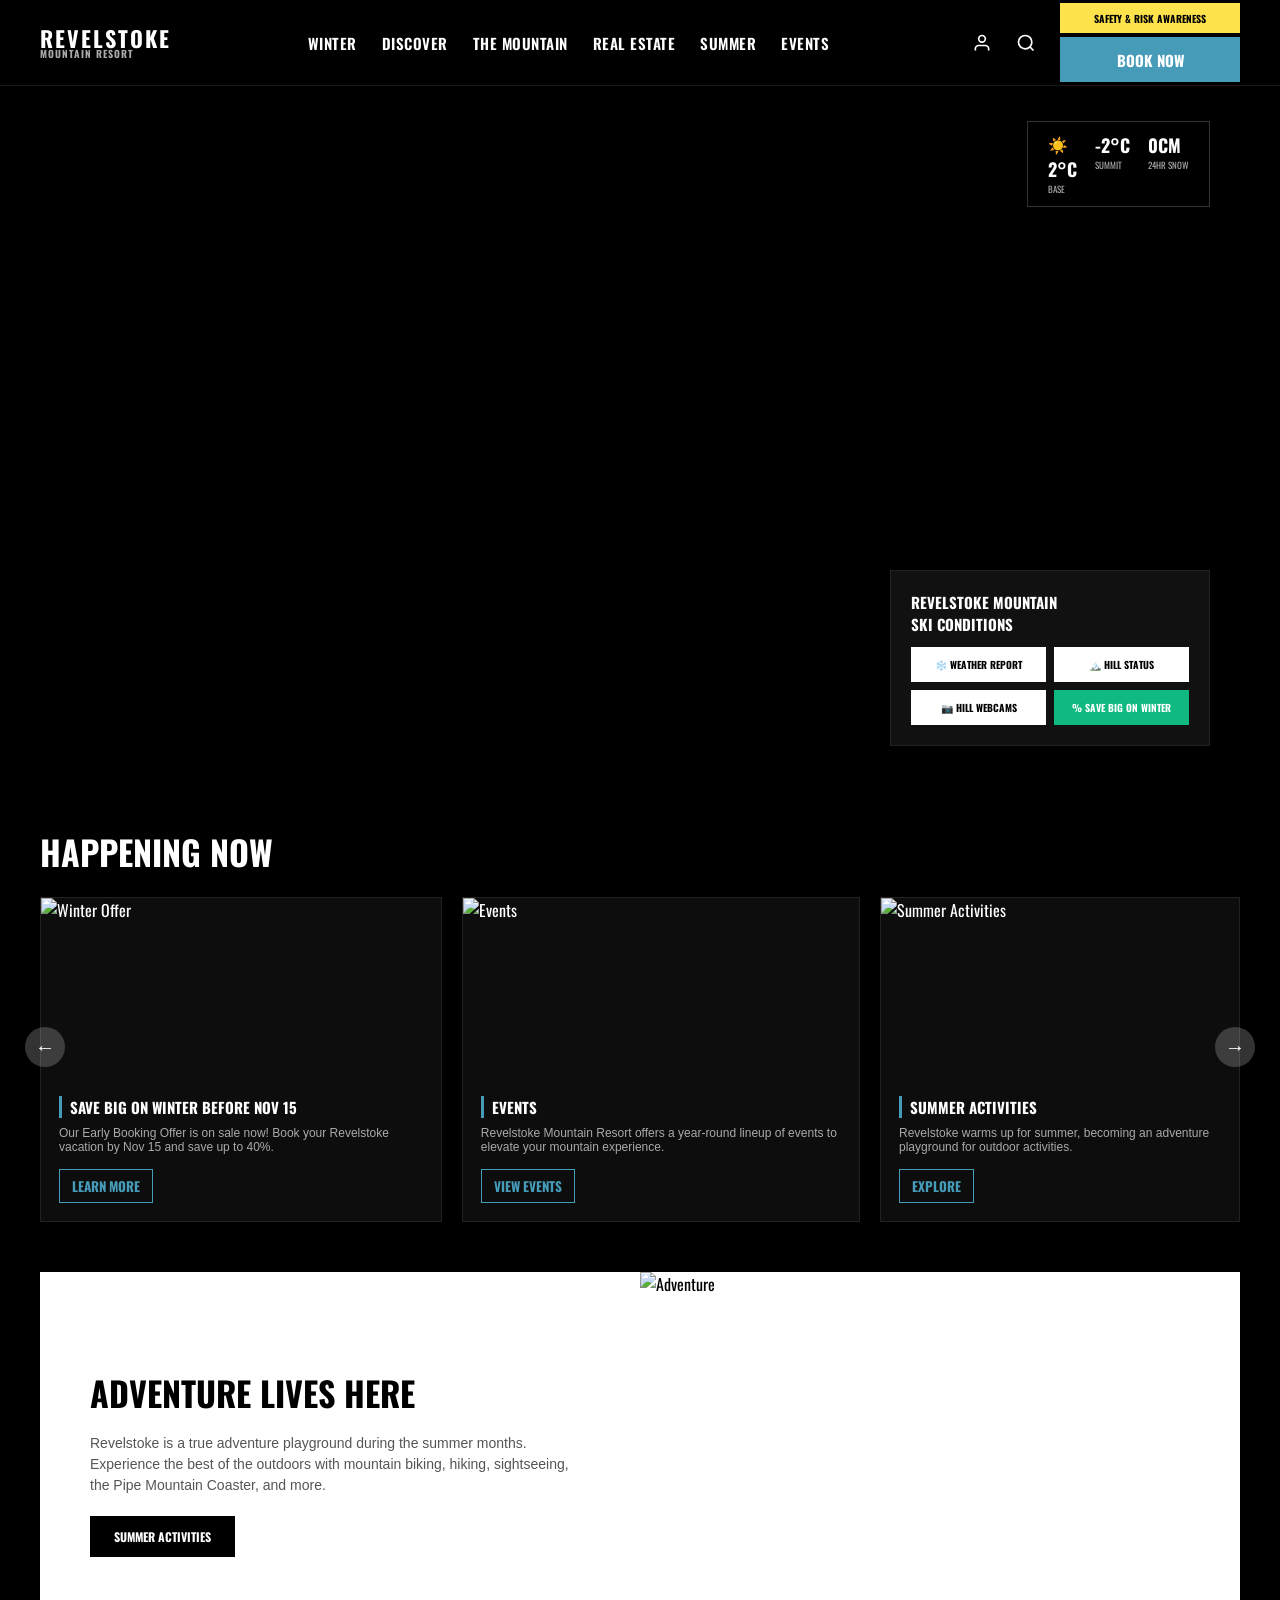
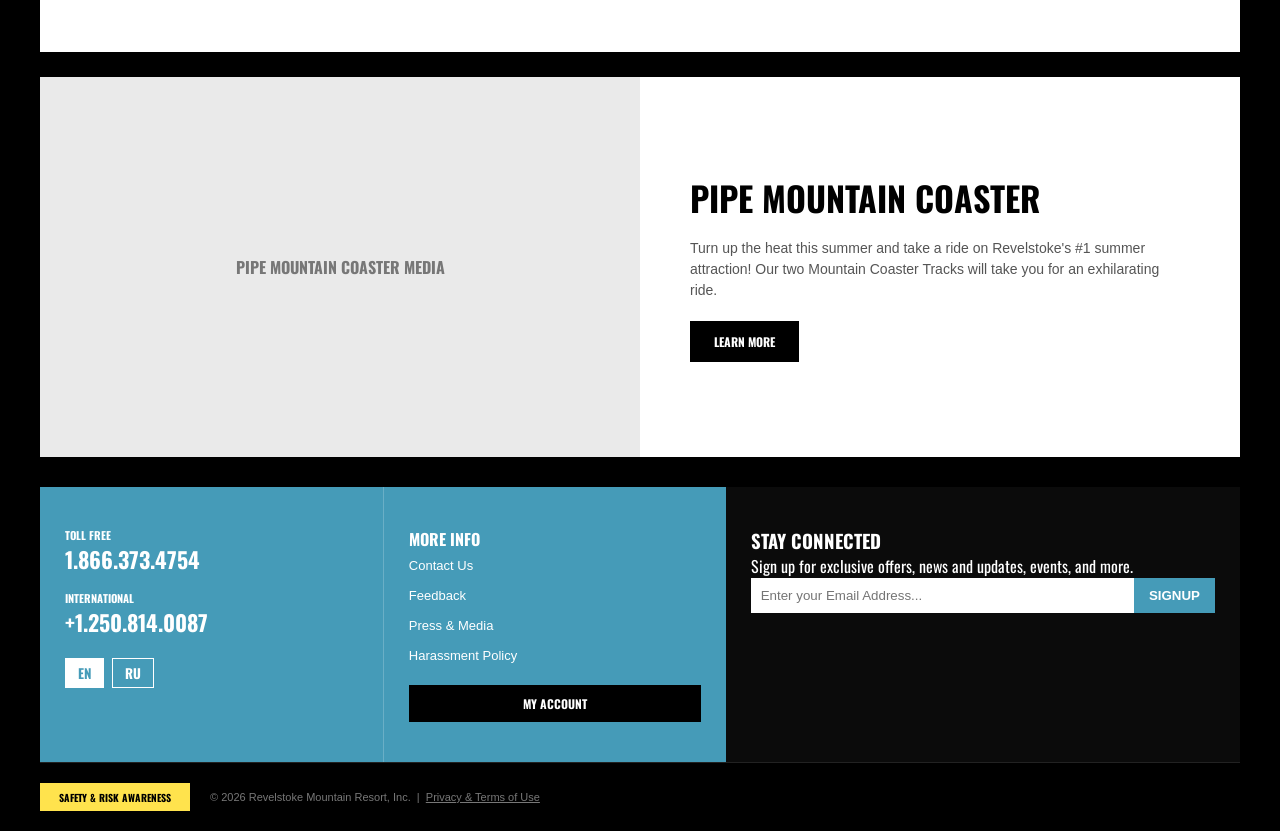
==== index.html @ 89bfc527 "first commit" ====
<!DOCTYPE html>
<html lang="ru">
<head>
    <meta charset="UTF-8">
    <meta name="viewport" content="width=device-width, initial-scale=1.0">
    <title>Revelstoke Mountain Resort</title>
    <link rel="stylesheet" href="style.css">
</head>
<body>

    <!-- 1. Header (Шапка) -->
    <header class="site-header">
        <div class="header-container">
            <a href="#" class="logo-link">
                <div class="logo-text">REVELSTOKE<span>MOUNTAIN RESORT</span></div>
            </a>

            <!-- Десктопное меню -->
            <nav class="main-nav">
                <a href="#" data-i18n="nav_winter">WINTER</a>
                <a href="#" data-i18n="nav_discover">DISCOVER</a>
                <a href="#" data-i18n="nav_mountain">THE MOUNTAIN</a>
                <a href="#" data-i18n="nav_realestate">REAL ESTATE</a>
                <a href="#" data-i18n="nav_summer">SUMMER</a>
                <a href="#" data-i18n="nav_events">EVENTS</a>
            </nav>

            <div class="header-actions">
                <div class="header-icons">
                    <button class="icon-btn" id="profileBtn" title="Профиль">
                        <svg width="20" height="20" viewBox="0 0 24 24" fill="none" stroke="currentColor" stroke-width="2"><path d="M20 21v-2a4 4 0 0 0-4-4H8a4 4 0 0 0-4 4v2"></path><circle cx="12" cy="7" r="4"></circle></svg>
                    </button>
                    <button class="icon-btn" id="searchBtn" title="Поиск">
                        <svg width="20" height="20" viewBox="0 0 24 24" fill="none" stroke="currentColor" stroke-width="2"><circle cx="11" cy="11" r="8"></circle><line x1="21" y1="21" x2="16.65" y2="16.65"></line></svg>
                    </button>
                </div>
                <div class="header-buttons desktop-only">
                    <button class="btn-yellow js-action-btn" data-i18n="btn_safety" data-action="Safety & Risk">SAFETY & RISK AWARENESS</button>
                    <button class="btn-blue js-action-btn" data-i18n="btn_book" data-action="Booking">BOOK NOW</button>
                </div>
                
                <!-- Кнопка гамбургер для мобилок -->
                <button class="burger-btn" id="burgerBtn" aria-label="Меню">
                    <span></span>
                    <span></span>
                    <span></span>
                </button>
            </div>
        </div>
        
        <!-- Выдвижное мобильное меню -->
        <div class="mobile-menu" id="mobileMenu">
            <nav class="mobile-nav">
                <a href="#" data-i18n="nav_winter">WINTER</a>
                <a href="#" data-i18n="nav_discover">DISCOVER</a>
                <a href="#" data-i18n="nav_mountain">THE MOUNTAIN</a>
                <a href="#" data-i18n="nav_realestate">REAL ESTATE</a>
                <a href="#" data-i18n="nav_summer">SUMMER</a>
                <a href="#" data-i18n="nav_events">EVENTS</a>
            </nav>
            <div class="mobile-buttons">
                <button class="btn-yellow js-action-btn" data-i18n="btn_safety">SAFETY & RISK AWARENESS</button>
                <button class="btn-blue js-action-btn" data-i18n="btn_book">BOOK NOW</button>
            </div>
        </div>

        <!-- Всплывающая строка поиска -->
        <div class="search-bar" id="searchBar">
            <input type="text" placeholder="Поиск по сайту..." id="searchInput">
            <button id="closeSearch">&times;</button>
        </div>
    </header>

    <!-- Основной контейнер страницы -->
    <div class="page-wrapper">

        <!-- 2. Hero Section -->
        <section class="hero-section">
            <video class="hero-video" autoplay muted loop playsinline poster="https://images.unsplash.com/photo-1551698618-1dfe5d97d256?auto=format&fit=crop&w=1600&q=80">
                <source src="hero-video.mp4" type="video/mp4">
            </video>
            <div class="hero-overlay"></div>

            <!-- Виджет погоды -->
            <div class="weather-widget">
                <div class="weather-item">
                    <span class="icon">☀️</span>
                    <div class="temp">2°C</div>
                    <div class="label" data-i18n="weather_base">BASE</div>
                </div>
                <div class="weather-item">
                    <div class="temp">-2°C</div>
                    <div class="label" data-i18n="weather_summit">SUMMIT</div>
                </div>
                <div class="weather-item">
                    <div class="temp">0<span class="unit">CM</span></div>
                    <div class="label" data-i18n="weather_snow">24HR SNOW</div>
                </div>
            </div>

            <!-- Карточка Ski Conditions -->
            <div class="ski-conditions-card">
                <h3 data-i18n="ski_conditions_title">REVELSTOKE MOUNTAIN<br>SKI CONDITIONS</h3>
                <div class="conditions-grid">
                    <button class="cond-btn js-action-btn"><span data-i18n="btn_weather">❄️ WEATHER REPORT</span></button>
                    <button class="cond-btn js-action-btn"><span data-i18n="btn_hill_status">🏔️ HILL STATUS</span></button>
                    <button class="cond-btn js-action-btn"><span data-i18n="btn_webcams">📷 HILL WEBCAMS</span></button>
                    <button class="cond-btn btn-green js-action-btn"><span data-i18n="btn_save_winter">% SAVE BIG ON WINTER</span></button>
                </div>
            </div>
        </section>

        <!-- 3. Happening Now -->
        <section class="happening-section">
            <h2 class="section-title" data-i18n="happening_title">HAPPENING NOW</h2>
            <div class="slider-container">
                <button class="slider-arrow prev-btn">&larr;</button>
                <div class="slider-track">
                    <div class="card">
                        <img src="https://images.unsplash.com/photo-1517048676732-d65bc937f952?auto=format&fit=crop&w=600&q=80" alt="Winter Offer">
                        <div class="card-content">
                            <h3 data-i18n="card1_title">SAVE BIG ON WINTER BEFORE NOV 15</h3>
                            <p data-i18n="card1_desc">Our Early Booking Offer is on sale now! Book your Revelstoke vacation by Nov 15 and save up to 40%.</p>
                            <button class="card-btn js-action-btn" data-i18n="learn_more">LEARN MORE</button>
                        </div>
                    </div>
                    <div class="card">
                        <img src="https://images.unsplash.com/photo-1492684223066-81342ee5ff30?auto=format&fit=crop&w=600&q=80" alt="Events">
                        <div class="card-content">
                            <h3 data-i18n="card2_title">EVENTS</h3>
                            <p data-i18n="card2_desc">Revelstoke Mountain Resort offers a year-round lineup of events to elevate your mountain experience.</p>
                            <button class="card-btn js-action-btn" data-i18n="view_events">VIEW EVENTS</button>
                        </div>
                    </div>
                    <div class="card">
                        <img src="https://images.unsplash.com/photo-1507525428034-b723cf961d3e?auto=format&fit=crop&w=600&q=80" alt="Summer Activities">
                        <div class="card-content">
                            <h3 data-i18n="card3_title">SUMMER ACTIVITIES</h3>
                            <p data-i18n="card3_desc">Revelstoke warms up for summer, becoming an adventure playground for outdoor activities.</p>
                            <button class="card-btn js-action-btn" data-i18n="explore">EXPLORE</button>
                        </div>
                    </div>
                </div>
                <button class="slider-arrow next-btn">&rarr;</button>
            </div>
        </section>

        <!-- 4. Feature Blocks -->
        <section class="feature-block">
            <div class="feature-text">
                <h2 data-i18n="feat1_title">ADVENTURE LIVES HERE</h2>
                <p data-i18n="feat1_desc">Revelstoke is a true adventure playground during the summer months. Experience the best of the outdoors with mountain biking, hiking, sightseeing, the Pipe Mountain Coaster, and more.</p>
                <button class="btn-dark js-action-btn" data-i18n="btn_summer_act">SUMMER ACTIVITIES</button>
            </div>
            <div class="feature-image">
                <img src="https://images.unsplash.com/photo-1464822759023-fed622ff2c3b?auto=format&fit=crop&w=800&q=80" alt="Adventure">
            </div>
        </section>

        <section class="feature-block reverse">
            <div class="feature-text">
                <h2 data-i18n="feat2_title">PIPE MOUNTAIN COASTER</h2>
                <p data-i18n="feat2_desc">Turn up the heat this summer and take a ride on Revelstoke's #1 summer attraction! Our two Mountain Coaster Tracks will take you for an exhilarating ride.</p>
                <button class="btn-dark js-action-btn" data-i18n="learn_more">LEARN MORE</button>
            </div>
            <div class="feature-image placeholder-box">
                <span>PIPE MOUNTAIN COASTER MEDIA</span>
            </div>
        </section>

        <!-- 5. Footer (Подвал) -->
        <footer class="site-footer">
            <div class="footer-top">
                <div class="footer-col info-col">
                    <div class="contact-group">
                        <h4 data-i18n="toll_free">TOLL FREE</h4>
                        <p class="phone">1.866.373.4754</p>
                    </div>
                    <div class="contact-group">
                        <h4 data-i18n="international">INTERNATIONAL</h4>
                        <p class="phone">+1.250.814.0087</p>
                    </div>
                    
                    <!-- Кнопки смены языка EN / RU -->
                    <div class="lang-switch">
                        <button class="lang-btn active" id="langEN">EN</button>
                        <button class="lang-btn" id="langRU">RU</button>
                    </div>
                </div>

                <div class="footer-col links-col">
                    <h4 data-i18n="more_info">MORE INFO</h4>
                    <ul>
                        <li><a href="#" data-i18n="link_contact">Contact Us</a></li>
                        <li><a href="#" data-i18n="link_feedback">Feedback</a></li>
                        <li><a href="#" data-i18n="link_press">Press & Media</a></li>
                        <li><a href="#" data-i18n="link_policy">Harassment Policy</a></li>
                    </ul>
                    <button class="btn-dark square-btn js-action-btn" data-i18n="btn_account">MY ACCOUNT</button>
                </div>

                <div class="footer-col subscribe-col">
                    <h3 data-i18n="stay_connected">STAY CONNECTED</h3>
                    <p data-i18n="subscribe_desc">Sign up for exclusive offers, news and updates, events, and more.</p>
                    <form class="subscribe-form" id="newsletterForm">
                        <input type="email" placeholder="Enter your Email Address..." required id="emailInput">
                        <button type="submit" class="btn-blue-submit" data-i18n="btn_signup">SIGNUP</button>
                    </form>
                </div>
            </div>

            <div class="footer-bottom">
                <button class="btn-yellow mini js-action-btn" data-i18n="btn_safety">SAFETY & RISK AWARENESS</button>
                <p class="copyright">© 2026 Revelstoke Mountain Resort, Inc. &nbsp;|&nbsp; <a href="#" data-i18n="privacy">Privacy & Terms of Use</a></p>
            </div>
        </footer>

    </div>

    <script src="script.js"></script>
</body>
</html>
---- style.css ----
@import url('https://fonts.googleapis.com/css2?family=Oswald:wght@400;500;600;700&display=swap');

* {
    box-sizing: border-box;
    margin: 0;
    padding: 0;
}

body {
    background-color: #000000;
    color: #ffffff;
    font-family: 'Oswald', sans-serif;
    overflow-x: hidden;
}

/* Ограничивающий контейнер с отступами */
.page-wrapper {
    max-width: 1600px;
    margin: 0 auto;
    padding: 0 40px;
}

/* 1. HEADER */
.site-header {
    width: 100%;
    background-color: #000000;
    position: sticky;
    top: 0;
    z-index: 1000;
    border-bottom: 1px solid #1a1a1a;
}

.header-container {
    display: flex;
    align-items: center;
    justify-content: space-between;
    height: 85px;
    max-width: 1600px;
    margin: 0 auto;
    padding: 0 40px;
}

.logo-link {
    text-decoration: none;
    color: #fff;
}

.logo-text {
    font-size: 22px;
    font-weight: 700;
    letter-spacing: 2px;
    line-height: 1;
}

.logo-text span {
    display: block;
    font-size: 10px;
    letter-spacing: 1px;
    color: #aaa;
}

.main-nav {
    display: flex;
    gap: 25px;
}

.main-nav a {
    color: #ffffff;
    text-decoration: none;
    font-size: 15px;
    font-weight: 600;
    letter-spacing: 0.5px;
    transition: color 0.2s;
}

.main-nav a:hover {
    color: #459BB8;
}

.header-actions {
    display: flex;
    align-items: center;
    gap: 18px;
}

.header-icons {
    display: flex;
    gap: 12px;
}

.icon-btn {
    background: transparent;
    border: none;
    color: #ffffff;
    cursor: pointer;
    display: flex;
    align-items: center;
    justify-content: center;
    padding: 6px;
    border-radius: 4px;
}

.icon-btn:hover {
    background: rgba(255, 255, 255, 0.1);
}

.header-buttons {
    display: flex;
    flex-direction: column;
    gap: 4px;
}

button {
    transition: all 0.2s ease-in-out;
}

button:active {
    transform: scale(0.96);
}

.btn-yellow {
    width: 180px;
    height: 30px;
    background-color: #FFE34D;
    color: #000000;
    border: none;
    font-family: 'Oswald', sans-serif;
    font-size: 10px;
    font-weight: 700;
    cursor: pointer;
}

.btn-yellow:hover { background-color: #e6cc45; }

.btn-blue {
    width: 180px;
    height: 45px;
    background-color: #459BB8;
    color: #ffffff;
    border: none;
    font-family: 'Oswald', sans-serif;
    font-size: 15px;
    font-weight: 700;
    cursor: pointer;
}

.btn-blue:hover { background-color: #38829c; }

/* Кнопка-Гамбургер */
.burger-btn {
    display: none;
    flex-direction: column;
    gap: 5px;
    background: transparent;
    border: none;
    cursor: pointer;
    padding: 5px;
}

.burger-btn span {
    width: 24px;
    height: 3px;
    background-color: #ffffff;
    border-radius: 2px;
    transition: all 0.3s;
}

/* Мобильное Выдвижное Меню */
.mobile-menu {
    display: none;
    flex-direction: column;
    background: #111;
    padding: 20px 40px;
    border-bottom: 1px solid #333;
    gap: 20px;
}

.mobile-menu.open {
    display: flex;
}

.mobile-nav {
    display: flex;
    flex-direction: column;
    gap: 15px;
}

.mobile-nav a {
    color: white;
    text-decoration: none;
    font-size: 18px;
}

.mobile-buttons {
    display: flex;
    flex-direction: column;
    gap: 10px;
}

.mobile-buttons button {
    width: 100%;
    height: 40px;
}

/* Строка поиска */
.search-bar {
    display: none;
    position: absolute;
    top: 100%;
    left: 0;
    width: 100%;
    background: #111;
    padding: 15px 40px;
    border-bottom: 1px solid #333;
}

.search-bar.active { display: flex; justify-content: space-between; align-items: center; }
.search-bar input { width: 90%; padding: 10px; background: #222; border: 1px solid #444; color: white; font-size: 16px; outline: none; }
.search-bar button { background: none; border: none; color: white; font-size: 24px; cursor: pointer; }

/* 2. HERO SECTION */
.hero-section {
    position: relative;
    width: 100%;
    height: 75vh;
    min-height: 480px;
    overflow: hidden;
    margin-top: 15px;
}

.hero-video { width: 100%; height: 100%; object-fit: cover; }
.hero-overlay { position: absolute; top: 0; left: 0; width: 100%; height: 100%; background: rgba(0, 0, 0, 0.25); }

.weather-widget {
    position: absolute;
    top: 20px;
    right: 30px;
    background: rgba(0, 0, 0, 0.85);
    display: flex;
    padding: 10px 20px;
    gap: 18px;
    border: 1px solid #333;
}

.weather-item .temp { font-size: 18px; font-weight: 700; }
.weather-item .label { font-size: 9px; color: #aaa; }

.ski-conditions-card {
    position: absolute;
    bottom: 30px;
    right: 30px;
    background: #111111;
    width: 320px;
    padding: 20px;
    border: 1px solid #222;
}

.ski-conditions-card h3 { font-size: 15px; margin-bottom: 12px; }
.conditions-grid { display: grid; grid-template-columns: 1fr 1fr; gap: 8px; }

.cond-btn {
    background: #ffffff;
    color: #000;
    border: none;
    padding: 10px 4px;
    font-family: 'Oswald', sans-serif;
    font-size: 10px;
    font-weight: 700;
    cursor: pointer;
}

.cond-btn.btn-green { background: #10B981; color: white; }

/* 3. HAPPENING NOW */
.happening-section { padding: 50px 0; }
.section-title { font-size: 34px; margin-bottom: 20px; }
.slider-container { position: relative; }
.slider-track { display: flex; gap: 20px; overflow-x: auto; scroll-behavior: smooth; scrollbar-width: none; }
.slider-track::-webkit-scrollbar { display: none; }

.card { min-width: 300px; background: #0d0d0d; border: 1px solid #222; display: flex; flex-direction: column; }
.card img { width: 100%; height: 180px; object-fit: cover; }
.card-content { padding: 18px; display: flex; flex-direction: column; flex-grow: 1; }
.card-content h3 { font-size: 15px; margin-bottom: 8px; border-left: 3px solid #459BB8; padding-left: 8px; }
.card-content p { font-size: 12px; color: #aaa; font-family: sans-serif; margin-bottom: 15px; flex-grow: 1; }

.card-btn {
    background: transparent;
    color: #459BB8;
    border: 1px solid #459BB8;
    padding: 6px 12px;
    font-family: 'Oswald', sans-serif;
    font-weight: 700;
    cursor: pointer;
    align-self: flex-start;
}

.card-btn:hover { background: #459BB8; color: white; }

.slider-arrow {
    background: rgba(255,255,255,0.2);
    border: none;
    color: white;
    font-size: 20px;
    width: 40px;
    height: 40px;
    cursor: pointer;
    border-radius: 50%;
    position: absolute;
    top: 40%;
    z-index: 10;
}

.prev-btn { left: -15px; }
.next-btn { right: -15px; }

/* 4. FEATURE BLOCKS */
.feature-block {
    display: grid;
    grid-template-columns: 1fr 1fr;
    min-height: 380px;
    background: #ffffff;
    color: #000000;
    margin-bottom: 25px;
}

.feature-block.reverse { direction: rtl; }
.feature-block.reverse .feature-text { direction: ltr; }
.feature-text { padding: 50px; display: flex; flex-direction: column; justify-content: center; align-items: flex-start; }
.feature-text h2 { font-size: 34px; margin-bottom: 15px; }
.feature-text p { font-size: 14px; color: #555; font-family: sans-serif; margin-bottom: 20px; line-height: 1.5; }

.btn-dark {
    background: #000000;
    color: #ffffff;
    border: none;
    padding: 12px 24px;
    font-family: 'Oswald', sans-serif;
    font-size: 12px;
    font-weight: 700;
    cursor: pointer;
}

.feature-image img { width: 100%; height: 100%; object-fit: cover; }
.placeholder-box { background: #eaeaea; display: flex; align-items: center; justify-content: center; font-weight: 700; color: #777; }

/* 5. FOOTER */
.site-footer { background: #000; margin-top: 30px; }
.footer-top { display: grid; grid-template-columns: 1fr 1fr 1.5fr; }
.footer-col { padding: 40px 25px; }
.info-col { background: #459BB8; }
.links-col { background: #459BB8; border-left: 1px solid rgba(255,255,255,0.2); }
.subscribe-col { background: #0b0b0b; }

.contact-group { margin-bottom: 15px; }
.contact-group h4 { font-size: 11px; }
.contact-group .phone { font-size: 22px; font-weight: 700; }

.lang-switch { display: flex; gap: 8px; margin-top: 20px; }
.lang-btn {
    background: transparent;
    border: 1px solid white;
    color: white;
    padding: 4px 12px;
    cursor: pointer;
    font-family: 'Oswald', sans-serif;
    font-weight: 700;
}

.lang-btn.active { background: white; color: #459BB8; }

.links-col ul { list-style: none; margin-bottom: 20px; }
.links-col ul li { margin-bottom: 6px; }
.links-col ul li a { color: white; text-decoration: none; font-family: sans-serif; font-size: 13px; }

.square-btn { width: 100%; padding: 10px; }

.subscribe-form { display: flex; margin-bottom: 15px; }
.subscribe-form input { flex: 1; padding: 10px; border: none; outline: none; }
.btn-blue-submit { background: #459BB8; color: white; border: none; padding: 0 15px; font-weight: 700; cursor: pointer; }

.footer-bottom { padding: 20px 0; display: flex; align-items: center; gap: 20px; border-top: 1px solid #222; }
.btn-yellow.mini { width: 150px; height: 28px; }
.copyright { font-size: 11px; color: #777; font-family: sans-serif; }
.copyright a { color: #777; }

/* ==========================================
   АДАПТИВ ДЛЯ МОБИЛЬНЫХ УСТРОЙСТВ (< 900px)
   ========================================== */
@media (max-width: 900px) {
    .page-wrapper { padding: 0 15px; }
    .header-container { padding: 0 15px; height: 65px; }
    
    /* Скрываем десктопное меню и кнопки */
    .main-nav, .desktop-only { display: none; }
    
    /* Показываем кнопку-гамбургер */
    .burger-btn { display: flex; }

    /* Hero адаптив */
    .hero-section { height: 60vh; min-height: 400px; }
    .weather-widget { top: 10px; right: 10px; padding: 6px 12px; gap: 10px; }
    .ski-conditions-card { position: relative; bottom: auto; right: auto; width: 100%; margin-top: -60px; z-index: 10; }

    /* Сетка контента в 1 колонку */
    .feature-block { grid-template-columns: 1fr; }
    .feature-block.reverse { direction: ltr; }
    .feature-text { padding: 30px 20px; }
    
    /* Подвал в 1 колонку */
    .footer-top { grid-template-columns: 1fr; }
    .links-col { border-left: none; border-top: 1px solid rgba(255,255,255,0.2); }
    .footer-bottom { flex-direction: column; align-items: flex-start; gap: 10px; }
}
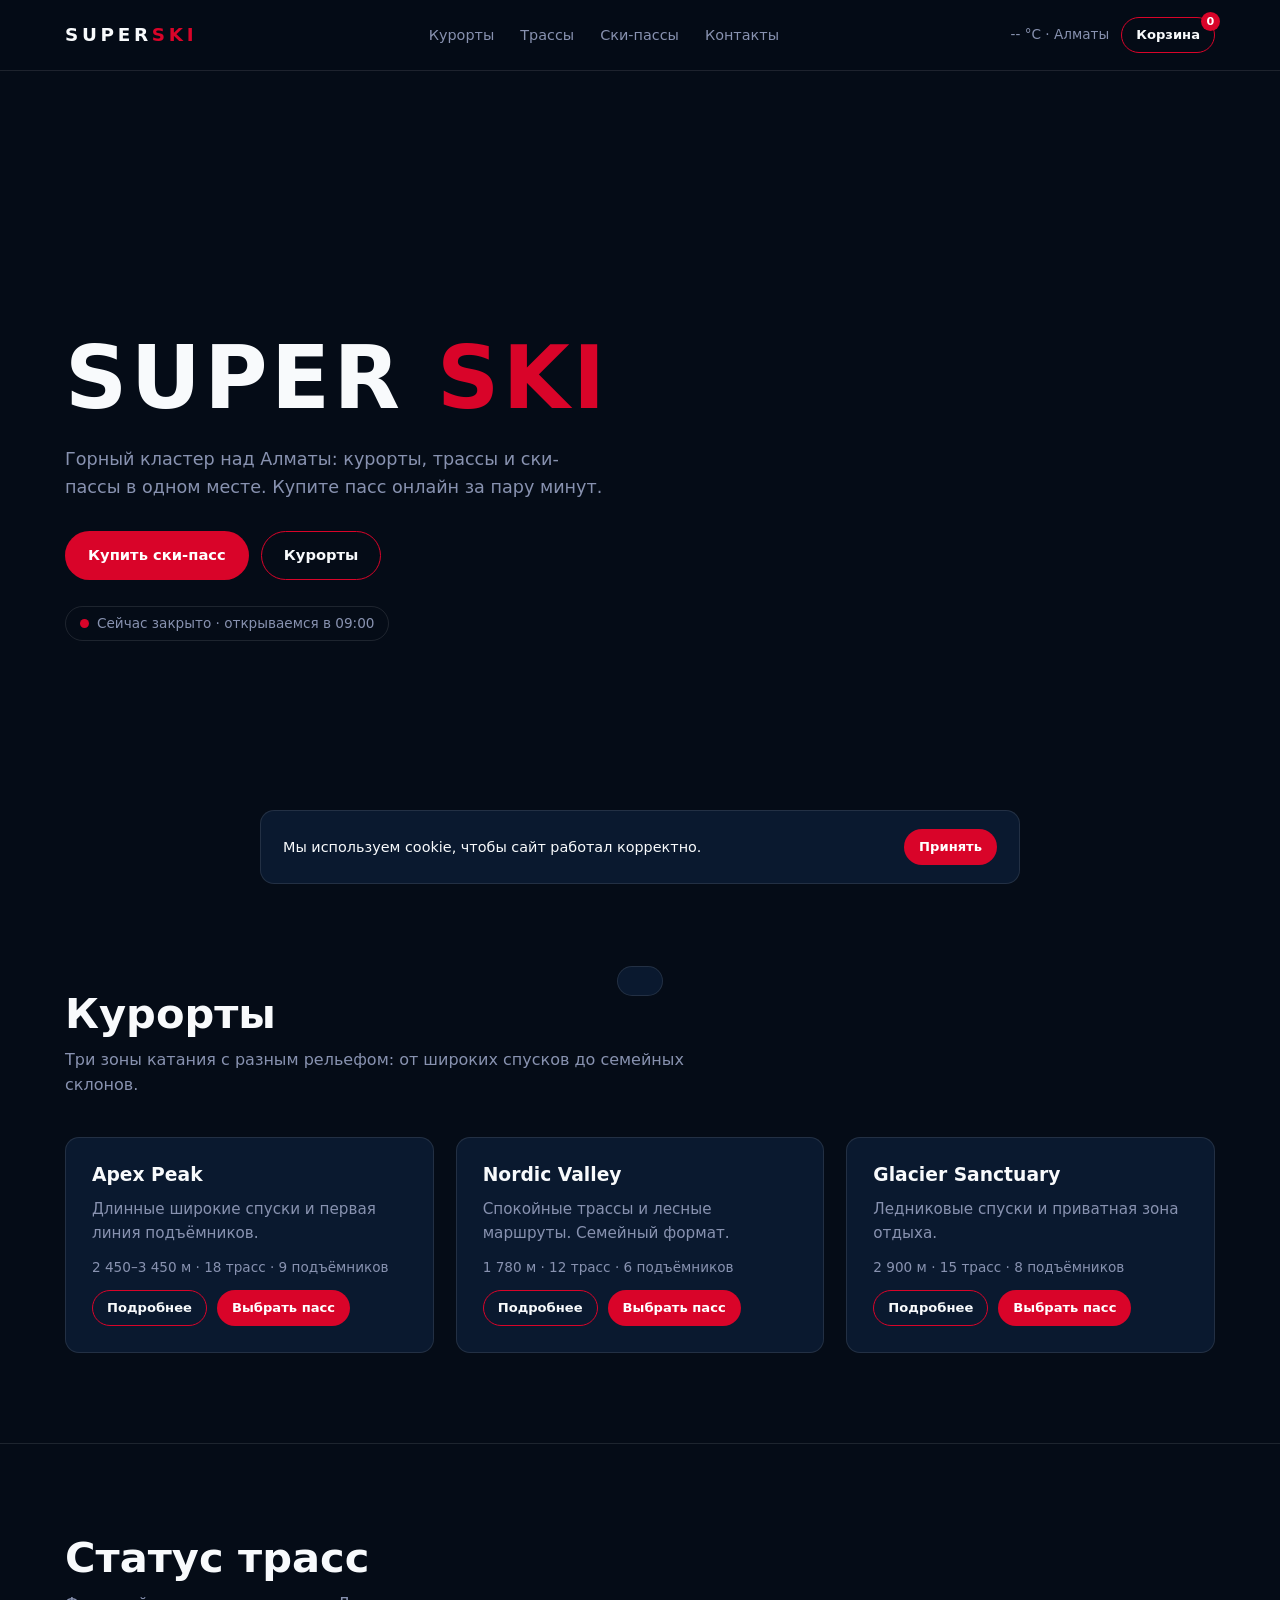
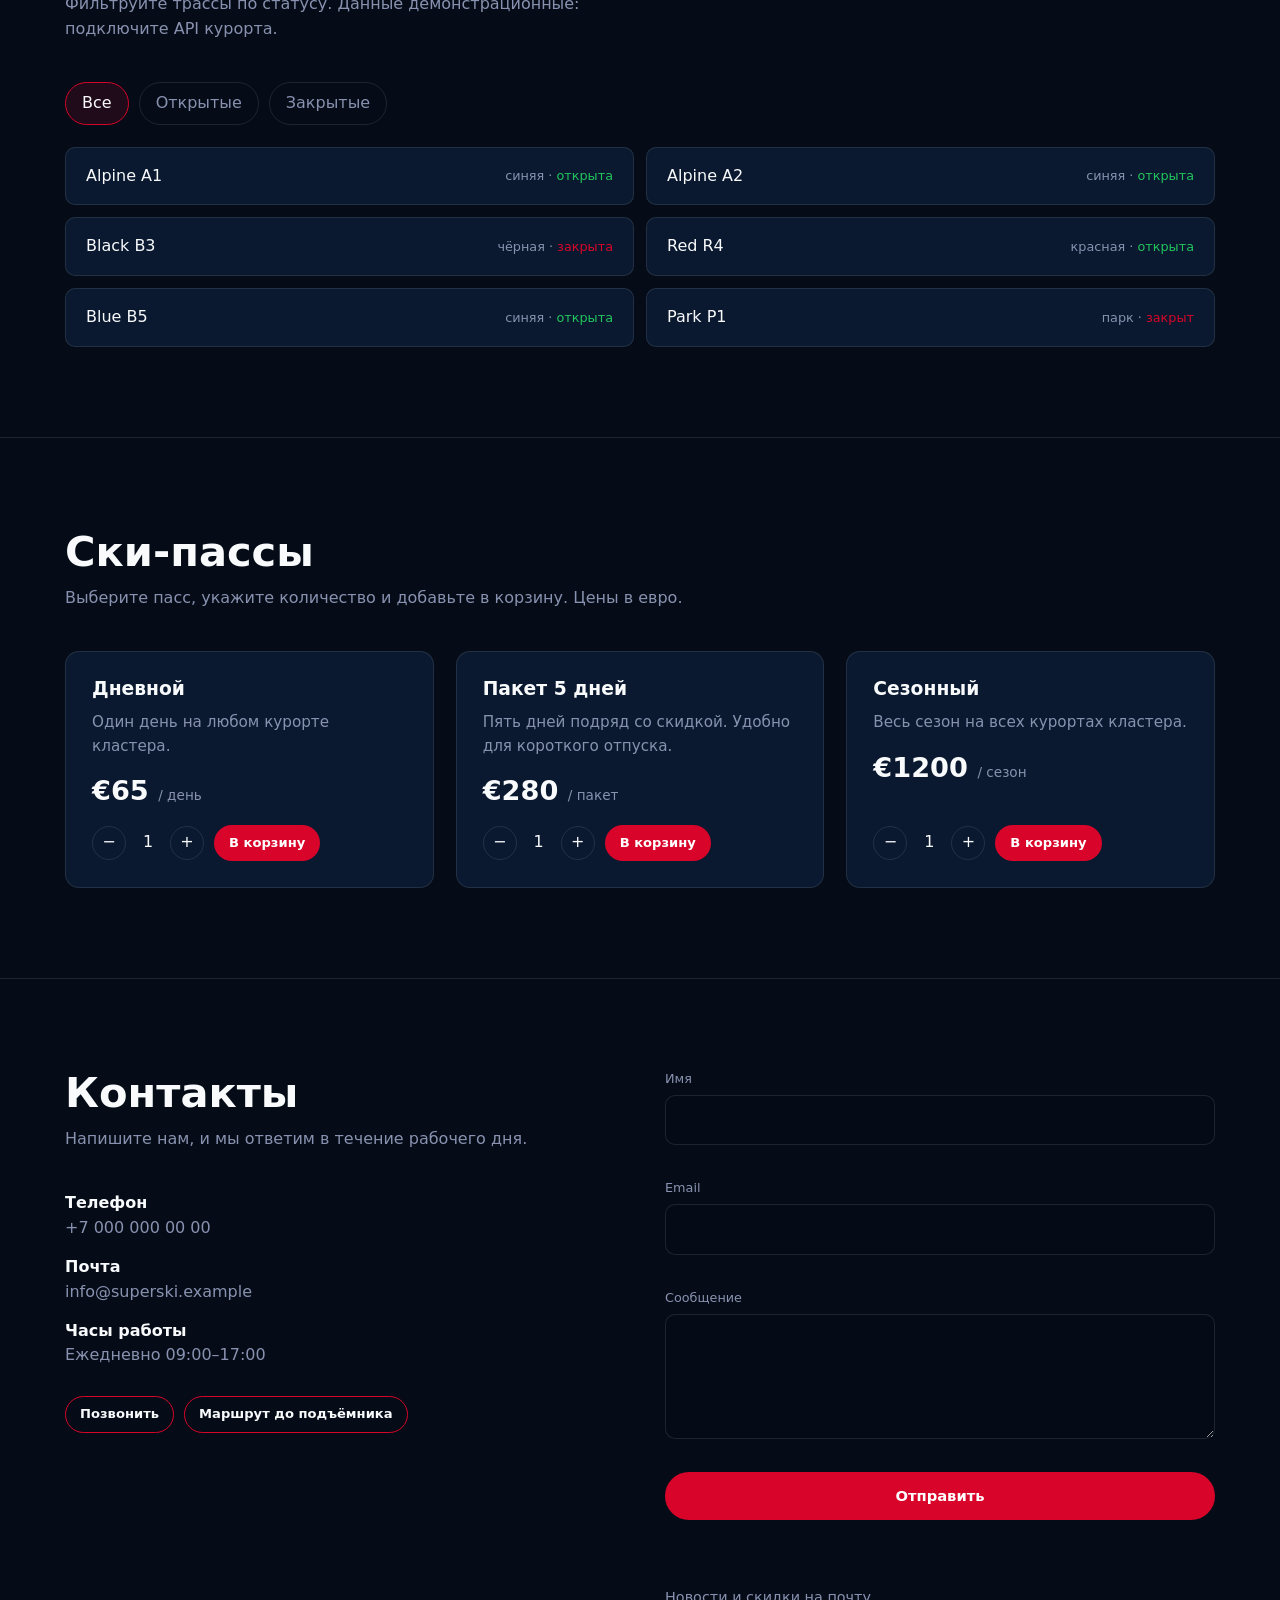
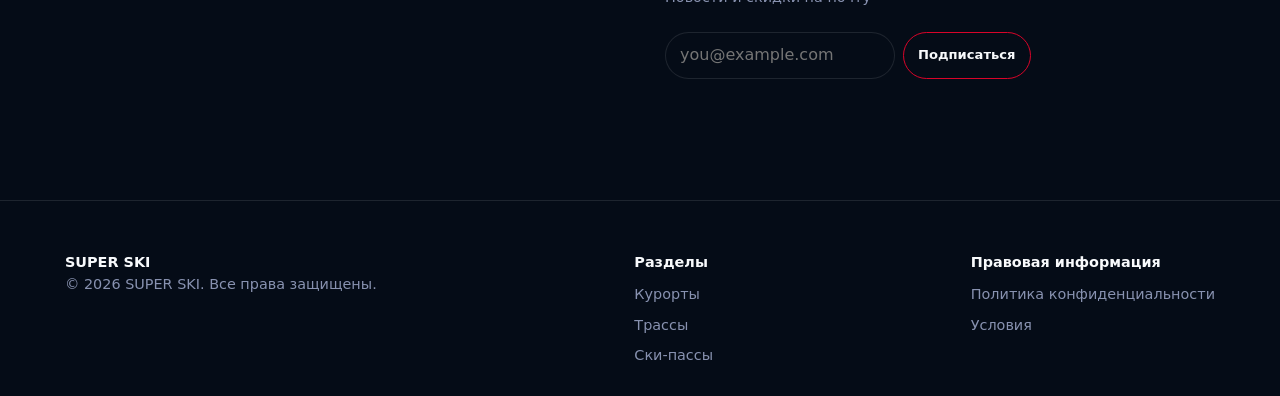
==== commit 63f98a7b: "Update website design and functionality" ====
--- a/index.html
+++ b/index.html
@@ -1,222 +1,252 @@
 <!DOCTYPE html>
 <html lang="ru">
 <head>
-    <meta charset="UTF-8">
-    <meta name="viewport" content="width=device-width, initial-scale=1.0">
-    <title>Revelstoke Mountain Resort</title>
-    <link rel="stylesheet" href="style.css">
+<meta charset="UTF-8">
+<meta name="viewport" content="width=device-width, initial-scale=1.0">
+<title>SUPER SKI — горнолыжный кластер</title>
+<meta name="description" content="SUPER SKI: курорты, ски-пассы, трассы, бронирование онлайн.">
+<link rel="stylesheet" href="style.css">
 </head>
 <body>
 
-    <!-- 1. Header (Шапка) -->
-    <header class="site-header">
-        <div class="header-container">
-            <a href="#" class="logo-link">
-                <div class="logo-text">REVELSTOKE<span>MOUNTAIN RESORT</span></div>
-            </a>
-
-            <!-- Десктопное меню -->
-            <nav class="main-nav">
-                <a href="#" data-i18n="nav_winter">WINTER</a>
-                <a href="#" data-i18n="nav_discover">DISCOVER</a>
-                <a href="#" data-i18n="nav_mountain">THE MOUNTAIN</a>
-                <a href="#" data-i18n="nav_realestate">REAL ESTATE</a>
-                <a href="#" data-i18n="nav_summer">SUMMER</a>
-                <a href="#" data-i18n="nav_events">EVENTS</a>
-            </nav>
-
-            <div class="header-actions">
-                <div class="header-icons">
-                    <button class="icon-btn" id="profileBtn" title="Профиль">
-                        <svg width="20" height="20" viewBox="0 0 24 24" fill="none" stroke="currentColor" stroke-width="2"><path d="M20 21v-2a4 4 0 0 0-4-4H8a4 4 0 0 0-4 4v2"></path><circle cx="12" cy="7" r="4"></circle></svg>
-                    </button>
-                    <button class="icon-btn" id="searchBtn" title="Поиск">
-                        <svg width="20" height="20" viewBox="0 0 24 24" fill="none" stroke="currentColor" stroke-width="2"><circle cx="11" cy="11" r="8"></circle><line x1="21" y1="21" x2="16.65" y2="16.65"></line></svg>
-                    </button>
-                </div>
-                <div class="header-buttons desktop-only">
-                    <button class="btn-yellow js-action-btn" data-i18n="btn_safety" data-action="Safety & Risk">SAFETY & RISK AWARENESS</button>
-                    <button class="btn-blue js-action-btn" data-i18n="btn_book" data-action="Booking">BOOK NOW</button>
-                </div>
-                
-                <!-- Кнопка гамбургер для мобилок -->
-                <button class="burger-btn" id="burgerBtn" aria-label="Меню">
-                    <span></span>
-                    <span></span>
-                    <span></span>
-                </button>
-            </div>
-        </div>
-        
-        <!-- Выдвижное мобильное меню -->
-        <div class="mobile-menu" id="mobileMenu">
-            <nav class="mobile-nav">
-                <a href="#" data-i18n="nav_winter">WINTER</a>
-                <a href="#" data-i18n="nav_discover">DISCOVER</a>
-                <a href="#" data-i18n="nav_mountain">THE MOUNTAIN</a>
-                <a href="#" data-i18n="nav_realestate">REAL ESTATE</a>
-                <a href="#" data-i18n="nav_summer">SUMMER</a>
-                <a href="#" data-i18n="nav_events">EVENTS</a>
-            </nav>
-            <div class="mobile-buttons">
-                <button class="btn-yellow js-action-btn" data-i18n="btn_safety">SAFETY & RISK AWARENESS</button>
-                <button class="btn-blue js-action-btn" data-i18n="btn_book">BOOK NOW</button>
-            </div>
-        </div>
-
-        <!-- Всплывающая строка поиска -->
-        <div class="search-bar" id="searchBar">
-            <input type="text" placeholder="Поиск по сайту..." id="searchInput">
-            <button id="closeSearch">&times;</button>
-        </div>
-    </header>
-
-    <!-- Основной контейнер страницы -->
-    <div class="page-wrapper">
-
-        <!-- 2. Hero Section -->
-        <section class="hero-section">
-            <video class="hero-video" autoplay muted loop playsinline poster="https://images.unsplash.com/photo-1551698618-1dfe5d97d256?auto=format&fit=crop&w=1600&q=80">
-                <source src="hero-video.mp4" type="video/mp4">
-            </video>
-            <div class="hero-overlay"></div>
-
-            <!-- Виджет погоды -->
-            <div class="weather-widget">
-                <div class="weather-item">
-                    <span class="icon">☀️</span>
-                    <div class="temp">2°C</div>
-                    <div class="label" data-i18n="weather_base">BASE</div>
-                </div>
-                <div class="weather-item">
-                    <div class="temp">-2°C</div>
-                    <div class="label" data-i18n="weather_summit">SUMMIT</div>
-                </div>
-                <div class="weather-item">
-                    <div class="temp">0<span class="unit">CM</span></div>
-                    <div class="label" data-i18n="weather_snow">24HR SNOW</div>
-                </div>
-            </div>
-
-            <!-- Карточка Ski Conditions -->
-            <div class="ski-conditions-card">
-                <h3 data-i18n="ski_conditions_title">REVELSTOKE MOUNTAIN<br>SKI CONDITIONS</h3>
-                <div class="conditions-grid">
-                    <button class="cond-btn js-action-btn"><span data-i18n="btn_weather">❄️ WEATHER REPORT</span></button>
-                    <button class="cond-btn js-action-btn"><span data-i18n="btn_hill_status">🏔️ HILL STATUS</span></button>
-                    <button class="cond-btn js-action-btn"><span data-i18n="btn_webcams">📷 HILL WEBCAMS</span></button>
-                    <button class="cond-btn btn-green js-action-btn"><span data-i18n="btn_save_winter">% SAVE BIG ON WINTER</span></button>
-                </div>
-            </div>
-        </section>
-
-        <!-- 3. Happening Now -->
-        <section class="happening-section">
-            <h2 class="section-title" data-i18n="happening_title">HAPPENING NOW</h2>
-            <div class="slider-container">
-                <button class="slider-arrow prev-btn">&larr;</button>
-                <div class="slider-track">
-                    <div class="card">
-                        <img src="https://images.unsplash.com/photo-1517048676732-d65bc937f952?auto=format&fit=crop&w=600&q=80" alt="Winter Offer">
-                        <div class="card-content">
-                            <h3 data-i18n="card1_title">SAVE BIG ON WINTER BEFORE NOV 15</h3>
-                            <p data-i18n="card1_desc">Our Early Booking Offer is on sale now! Book your Revelstoke vacation by Nov 15 and save up to 40%.</p>
-                            <button class="card-btn js-action-btn" data-i18n="learn_more">LEARN MORE</button>
-                        </div>
-                    </div>
-                    <div class="card">
-                        <img src="https://images.unsplash.com/photo-1492684223066-81342ee5ff30?auto=format&fit=crop&w=600&q=80" alt="Events">
-                        <div class="card-content">
-                            <h3 data-i18n="card2_title">EVENTS</h3>
-                            <p data-i18n="card2_desc">Revelstoke Mountain Resort offers a year-round lineup of events to elevate your mountain experience.</p>
-                            <button class="card-btn js-action-btn" data-i18n="view_events">VIEW EVENTS</button>
-                        </div>
-                    </div>
-                    <div class="card">
-                        <img src="https://images.unsplash.com/photo-1507525428034-b723cf961d3e?auto=format&fit=crop&w=600&q=80" alt="Summer Activities">
-                        <div class="card-content">
-                            <h3 data-i18n="card3_title">SUMMER ACTIVITIES</h3>
-                            <p data-i18n="card3_desc">Revelstoke warms up for summer, becoming an adventure playground for outdoor activities.</p>
-                            <button class="card-btn js-action-btn" data-i18n="explore">EXPLORE</button>
-                        </div>
-                    </div>
-                </div>
-                <button class="slider-arrow next-btn">&rarr;</button>
-            </div>
-        </section>
-
-        <!-- 4. Feature Blocks -->
-        <section class="feature-block">
-            <div class="feature-text">
-                <h2 data-i18n="feat1_title">ADVENTURE LIVES HERE</h2>
-                <p data-i18n="feat1_desc">Revelstoke is a true adventure playground during the summer months. Experience the best of the outdoors with mountain biking, hiking, sightseeing, the Pipe Mountain Coaster, and more.</p>
-                <button class="btn-dark js-action-btn" data-i18n="btn_summer_act">SUMMER ACTIVITIES</button>
-            </div>
-            <div class="feature-image">
-                <img src="https://images.unsplash.com/photo-1464822759023-fed622ff2c3b?auto=format&fit=crop&w=800&q=80" alt="Adventure">
-            </div>
-        </section>
-
-        <section class="feature-block reverse">
-            <div class="feature-text">
-                <h2 data-i18n="feat2_title">PIPE MOUNTAIN COASTER</h2>
-                <p data-i18n="feat2_desc">Turn up the heat this summer and take a ride on Revelstoke's #1 summer attraction! Our two Mountain Coaster Tracks will take you for an exhilarating ride.</p>
-                <button class="btn-dark js-action-btn" data-i18n="learn_more">LEARN MORE</button>
-            </div>
-            <div class="feature-image placeholder-box">
-                <span>PIPE MOUNTAIN COASTER MEDIA</span>
-            </div>
-        </section>
-
-        <!-- 5. Footer (Подвал) -->
-        <footer class="site-footer">
-            <div class="footer-top">
-                <div class="footer-col info-col">
-                    <div class="contact-group">
-                        <h4 data-i18n="toll_free">TOLL FREE</h4>
-                        <p class="phone">1.866.373.4754</p>
-                    </div>
-                    <div class="contact-group">
-                        <h4 data-i18n="international">INTERNATIONAL</h4>
-                        <p class="phone">+1.250.814.0087</p>
-                    </div>
-                    
-                    <!-- Кнопки смены языка EN / RU -->
-                    <div class="lang-switch">
-                        <button class="lang-btn active" id="langEN">EN</button>
-                        <button class="lang-btn" id="langRU">RU</button>
-                    </div>
-                </div>
-
-                <div class="footer-col links-col">
-                    <h4 data-i18n="more_info">MORE INFO</h4>
-                    <ul>
-                        <li><a href="#" data-i18n="link_contact">Contact Us</a></li>
-                        <li><a href="#" data-i18n="link_feedback">Feedback</a></li>
-                        <li><a href="#" data-i18n="link_press">Press & Media</a></li>
-                        <li><a href="#" data-i18n="link_policy">Harassment Policy</a></li>
-                    </ul>
-                    <button class="btn-dark square-btn js-action-btn" data-i18n="btn_account">MY ACCOUNT</button>
-                </div>
-
-                <div class="footer-col subscribe-col">
-                    <h3 data-i18n="stay_connected">STAY CONNECTED</h3>
-                    <p data-i18n="subscribe_desc">Sign up for exclusive offers, news and updates, events, and more.</p>
-                    <form class="subscribe-form" id="newsletterForm">
-                        <input type="email" placeholder="Enter your Email Address..." required id="emailInput">
-                        <button type="submit" class="btn-blue-submit" data-i18n="btn_signup">SIGNUP</button>
-                    </form>
-                </div>
-            </div>
-
-            <div class="footer-bottom">
-                <button class="btn-yellow mini js-action-btn" data-i18n="btn_safety">SAFETY & RISK AWARENESS</button>
-                <p class="copyright">© 2026 Revelstoke Mountain Resort, Inc. &nbsp;|&nbsp; <a href="#" data-i18n="privacy">Privacy & Terms of Use</a></p>
-            </div>
-        </footer>
-
-    </div>
-
-    <script src="script.js"></script>
+<!-- ===== ХЕДЕР ===== -->
+<header>
+  <div class="wrap nav">
+    <a href="#top" class="logo">SUPER<span>SKI</span></a>
+    <ul class="menu" id="menu">
+      <li><a href="#resorts">Курорты</a></li>
+      <li><a href="#trails">Трассы</a></li>
+      <li><a href="#passes">Ски-пассы</a></li>
+      <li><a href="#contacts">Контакты</a></li>
+    </ul>
+    <div class="nav-actions">
+      <span id="temp-top">-- °C · Алматы</span>
+      <button class="btn btn-outline btn-sm cart-btn" id="openCart" aria-label="Корзина">Корзина <span class="badge" id="cartCount">0</span></button>
+      <button class="burger" id="burger" aria-label="Меню">☰</button>
+    </div>
+  </div>
+</header>
+
+<main>
+<!-- ===== HERO ===== -->
+<div class="hero" id="top">
+  <div class="wrap">
+    <h1>SUPER <span>SKI</span></h1>
+    <p>Горный кластер над Алматы: курорты, трассы и ски-пассы в одном месте. Купите пасс онлайн за пару минут.</p>
+    <div class="hero-btns">
+      <a href="#passes" class="btn btn-primary">Купить ски-пасс</a>
+      <a href="#resorts" class="btn btn-outline">Курорты</a>
+    </div>
+    <div class="status-pill"><span class="dot" id="openDot"></span><span id="openText">Проверяем часы работы…</span></div>
+  </div>
+</div>
+
+<!-- ===== КУРОРТЫ ===== -->
+<section id="resorts">
+  <div class="wrap">
+    <h2>Курорты</h2>
+    <p class="lead">Три зоны катания с разным рельефом: от широких спусков до семейных склонов.</p>
+    <div class="grid3">
+      <article class="card">
+        <h3>Apex Peak</h3>
+        <p>Длинные широкие спуски и первая линия подъёмников.</p>
+        <div class="meta">2 450–3 450 м · 18 трасс · 9 подъёмников</div>
+        <div class="actions">
+          <button class="btn btn-outline btn-sm" data-resort="0">Подробнее</button>
+          <a href="#passes" class="btn btn-primary btn-sm" data-zone="0">Выбрать пасс</a>
+        </div>
+      </article>
+      <article class="card">
+        <h3>Nordic Valley</h3>
+        <p>Спокойные трассы и лесные маршруты. Семейный формат.</p>
+        <div class="meta">1 780 м · 12 трасс · 6 подъёмников</div>
+        <div class="actions">
+          <button class="btn btn-outline btn-sm" data-resort="1">Подробнее</button>
+          <a href="#passes" class="btn btn-primary btn-sm" data-zone="1">Выбрать пасс</a>
+        </div>
+      </article>
+      <article class="card">
+        <h3>Glacier Sanctuary</h3>
+        <p>Ледниковые спуски и приватная зона отдыха.</p>
+        <div class="meta">2 900 м · 15 трасс · 8 подъёмников</div>
+        <div class="actions">
+          <button class="btn btn-outline btn-sm" data-resort="2">Подробнее</button>
+          <a href="#passes" class="btn btn-primary btn-sm" data-zone="2">Выбрать пасс</a>
+        </div>
+      </article>
+    </div>
+  </div>
+</section>
+
+<hr class="hr">
+
+<!-- ===== ТРАССЫ ===== -->
+<section id="trails">
+  <div class="wrap">
+    <h2>Статус трасс</h2>
+    <p class="lead">Фильтруйте трассы по статусу. Данные демонстрационные: подключите API курорта.</p>
+    <div class="filters" role="group" aria-label="Фильтр трасс">
+      <button class="filter-btn active" data-filter="all">Все</button>
+      <button class="filter-btn" data-filter="open">Открытые</button>
+      <button class="filter-btn" data-filter="closed">Закрытые</button>
+    </div>
+    <div class="trails" id="trailList">
+      <div class="trail" data-status="open"><span>Alpine A1</span><span class="lvl">синяя · <span style="color:var(--ok)">открыта</span></span></div>
+      <div class="trail" data-status="open"><span>Alpine A2</span><span class="lvl">синяя · <span style="color:var(--ok)">открыта</span></span></div>
+      <div class="trail" data-status="closed"><span>Black B3</span><span class="lvl">чёрная · <span style="color:var(--bad)">закрыта</span></span></div>
+      <div class="trail" data-status="open"><span>Red R4</span><span class="lvl">красная · <span style="color:var(--ok)">открыта</span></span></div>
+      <div class="trail" data-status="open"><span>Blue B5</span><span class="lvl">синяя · <span style="color:var(--ok)">открыта</span></span></div>
+      <div class="trail" data-status="closed"><span>Park P1</span><span class="lvl">парк · <span style="color:var(--bad)">закрыт</span></span></div>
+    </div>
+  </div>
+</section>
+
+<hr class="hr">
+
+<!-- ===== СКИ-ПАССЫ ===== -->
+<section id="passes">
+  <div class="wrap">
+    <h2>Ски-пассы</h2>
+    <p class="lead">Выберите пасс, укажите количество и добавьте в корзину. Цены в евро.</p>
+    <div class="grid3">
+      <article class="card">
+        <h3>Дневной</h3>
+        <p>Один день на любом курорте кластера.</p>
+        <div class="price" data-price="65">€65 <small>/ день</small></div>
+        <div class="actions" style="align-items:center">
+          <div class="qty"><button data-dec="day">−</button><output id="q-day">1</output><button data-inc="day">+</button></div>
+          <button class="btn btn-primary btn-sm" data-add="day" data-name="Дневной" data-price="65">В корзину</button>
+        </div>
+      </article>
+      <article class="card">
+        <h3>Пакет 5 дней</h3>
+        <p>Пять дней подряд со скидкой. Удобно для короткого отпуска.</p>
+        <div class="price">€280 <small>/ пакет</small></div>
+        <div class="actions" style="align-items:center">
+          <div class="qty"><button data-dec="week">−</button><output id="q-week">1</output><button data-inc="week">+</button></div>
+          <button class="btn btn-primary btn-sm" data-add="week" data-name="Пакет 5 дней" data-price="280">В корзину</button>
+        </div>
+      </article>
+      <article class="card">
+        <h3>Сезонный</h3>
+        <p>Весь сезон на всех курортах кластера.</p>
+        <div class="price">€1200 <small>/ сезон</small></div>
+        <div class="actions" style="align-items:center">
+          <div class="qty"><button data-dec="season">−</button><output id="q-season">1</output><button data-inc="season">+</button></div>
+          <button class="btn btn-primary btn-sm" data-add="season" data-name="Сезонный" data-price="1200">В корзину</button>
+        </div>
+      </article>
+    </div>
+  </div>
+</section>
+
+<hr class="hr">
+
+<!-- ===== КОНТАКТЫ ===== -->
+<section id="contacts">
+  <div class="wrap contact-wrap">
+    <div>
+      <h2>Контакты</h2>
+      <p class="lead">Напишите нам, и мы ответим в течение рабочего дня.</p>
+      <ul class="info-list">
+        <li><strong>Телефон</strong><a href="tel:+70000000000">+7 000 000 00 00</a></li>
+        <li><strong>Почта</strong><a href="mailto:info@superski.example">info@superski.example</a></li>
+        <li><strong>Часы работы</strong>Ежедневно 09:00–17:00</li>
+      </ul>
+      <div style="margin-top:28px;display:flex;gap:10px;flex-wrap:wrap">
+        <a href="tel:+70000000000" class="btn btn-outline btn-sm">Позвонить</a>
+        <a href="https://maps.google.com/?q=Almaty+Shymbulak" target="_blank" rel="noopener" class="btn btn-outline btn-sm">Маршрут до подъёмника</a>
+      </div>
+    </div>
+    <div>
+      <form id="contactForm" novalidate>
+        <div class="field" data-field="name"><label for="cName">Имя</label><input id="cName" name="name" autocomplete="name"><div class="err"></div></div>
+        <div class="field" data-field="email"><label for="cEmail">Email</label><input id="cEmail" name="email" type="email" autocomplete="email"><div class="err"></div></div>
+        <div class="field" data-field="message"><label for="cMsg">Сообщение</label><textarea id="cMsg" name="message" rows="4"></textarea><div class="err"></div></div>
+        <button class="btn btn-primary" type="submit">Отправить</button>
+        <div class="form-msg" id="contactMsg"></div>
+      </form>
+      <form id="subscribeForm" novalidate style="margin-top:34px">
+        <label for="subEmail" style="color:var(--muted);font-size:.9rem">Новости и скидки на почту</label>
+        <div class="subscribe">
+          <input id="subEmail" type="email" placeholder="you@example.com">
+          <button class="btn btn-outline btn-sm" type="submit">Подписаться</button>
+        </div>
+        <div class="form-msg" id="subMsg"></div>
+      </form>
+    </div>
+  </div>
+</section>
+</main>
+
+<footer>
+  <div class="wrap foot">
+    <div>
+      <strong style="color:var(--text)">SUPER SKI</strong>
+      <p>© 2026 SUPER SKI. Все права защищены.</p>
+    </div>
+    <div>
+      <strong style="color:var(--text)">Разделы</strong>
+      <ul><li><a href="#resorts">Курорты</a></li><li><a href="#trails">Трассы</a></li><li><a href="#passes">Ски-пассы</a></li></ul>
+    </div>
+    <div>
+      <strong style="color:var(--text)">Правовая информация</strong>
+      <ul><li><a href="#">Политика конфиденциальности</a></li><li><a href="#">Условия</a></li></ul>
+    </div>
+  </div>
+</footer>
+
+<!-- ===== КОРЗИНА (drawer) ===== -->
+<div class="overlay" id="overlay"></div>
+<aside class="drawer" id="cartDrawer" aria-label="Корзина">
+  <div style="display:flex;justify-content:space-between;align-items:center">
+    <h3>Корзина</h3>
+    <button class="btn btn-ghost btn-sm" id="closeCart">✕</button>
+  </div>
+  <div class="cart-items" id="cartItems"></div>
+  <div class="cart-total"><span>Итого</span><span id="cartTotal">€0</span></div>
+  <button class="btn btn-primary" id="checkoutBtn">Оформить заказ</button>
+</aside>
+
+<!-- ===== ОФОРМЛЕНИЕ ЗАКАЗА ===== -->
+<div class="modal" id="checkoutModal" role="dialog" aria-modal="true" aria-labelledby="coTitle">
+  <button class="x" data-close aria-label="Закрыть">×</button>
+  <div id="coForm">
+    <h3 id="coTitle" style="margin-bottom:16px">Оформление заказа</h3>
+    <form id="checkoutForm" novalidate>
+      <div class="field" data-field="fname"><label for="fName">Имя</label><input id="fName"><div class="err"></div></div>
+      <div class="field" data-field="femail"><label for="fEmail">Email</label><input id="fEmail" type="email"><div class="err"></div></div>
+      <div class="field" data-field="fphone"><label for="fPhone">Телефон</label><input id="fPhone" type="tel" placeholder="+7 777 000 00 00"><div class="err"></div></div>
+      <div class="field" data-field="fdate"><label for="fDate">Дата начала</label><input id="fDate" type="date"><div class="err"></div></div>
+      <div class="cart-total" style="margin:6px 0"><span>К оплате</span><span id="coTotal">€0</span></div>
+      <button class="btn btn-primary" type="submit">Подтвердить</button>
+    </form>
+  </div>
+  <div id="coDone" style="display:none;text-align:center">
+    <p style="color:var(--muted)">Заказ оформлен. Номер заказа:</p>
+    <h3 id="orderId" style="color:var(--accent);margin:12px 0 18px;letter-spacing:.1em"></h3>
+    <p style="color:var(--muted);margin-bottom:20px">Подтверждение придёт на почту.</p>
+    <button class="btn btn-outline" data-close>Закрыть</button>
+  </div>
+</div>
+
+<!-- ===== КАРТОЧКА КУРОРТА (модалка) ===== -->
+<div class="modal" id="resortModal" role="dialog" aria-modal="true">
+  <button class="x" data-close aria-label="Закрыть">×</button>
+  <h3 id="rTitle" style="margin-bottom:10px"></h3>
+  <p id="rText" style="color:var(--muted);margin-bottom:20px"></p>
+  <button class="btn btn-primary" id="rBuy">Выбрать пасс</button>
+</div>
+
+<!-- Cookie-баннер -->
+<div class="cookie" id="cookie">
+  <span>Мы используем cookie, чтобы сайт работал корректно.</span>
+  <button class="btn btn-primary btn-sm" id="cookieOk">Принять</button>
+</div>
+
+<button class="to-top" id="toTop" aria-label="Наверх">↑</button>
+<div class="toast" id="toast"></div>
+
+<script src="script.js"></script>
 </body>
-</html>+</html>
--- a/style.css
+++ b/style.css
@@ -1,414 +1,133 @@
-@import url('https://fonts.googleapis.com/css2?family=Oswald:wght@400;500;600;700&display=swap');
+:root {
+  --bg: #050C17; --card: #0A192F; --accent: #D90429; --accent-h: #B80322;
+  --text: #F8FAFC; --muted: #8892B0; --line: rgba(255,255,255,.1); --ok: #22C55E; --bad: #D90429;
+  --radius: 14px;
+}
+*, *::before, *::after { box-sizing: border-box; margin: 0; padding: 0; }
+html { scroll-behavior: smooth; }
+body { font-family: system-ui, -apple-system, "Segoe UI", Roboto, Arial, sans-serif; background: var(--bg); color: var(--text); line-height: 1.55; }
+a { color: inherit; text-decoration: none; }
+button, input, select, textarea { font: inherit; color: inherit; }
+.wrap { width: min(1150px, 92%); margin: 0 auto; }
+section { padding: 90px 0; }
+h1, h2, h3 { line-height: 1.15; }
+h2 { font-size: clamp(1.8rem, 3.5vw, 2.6rem); margin-bottom: 10px; }
+.lead { color: var(--muted); max-width: 620px; margin-bottom: 40px; }
+.hr { border: 0; height: 1px; background: var(--line); }
 
-* {
-    box-sizing: border-box;
-    margin: 0;
-    padding: 0;
+/* Кнопки */
+.btn { display: inline-flex; align-items: center; justify-content: center; gap: 8px; padding: 12px 22px; border-radius: 999px; border: 1px solid transparent; background: transparent; cursor: pointer; font-weight: 600; font-size: .92rem; transition: background .2s, transform .15s, border-color .2s; }
+.btn:hover { transform: translateY(-1px); }
+.btn:disabled { opacity: .45; cursor: not-allowed; transform: none; }
+.btn-primary { background: var(--accent); color: #fff; }
+.btn-primary:hover { background: var(--accent-h); }
+.btn-outline { border-color: var(--accent); }
+.btn-outline:hover { background: rgba(217,4,41,.12); }
+.btn-sm { padding: 7px 14px; font-size: .82rem; }
+.btn-ghost { color: var(--muted); }
+.btn-ghost:hover { color: var(--text); }
+
+/* Хедер */
+header { position: fixed; top: 0; left: 0; right: 0; z-index: 50; background: rgba(5,12,23,.7); backdrop-filter: blur(12px); -webkit-backdrop-filter: blur(12px); border-bottom: 1px solid var(--line); }
+.nav { height: 70px; display: flex; align-items: center; justify-content: space-between; gap: 16px; }
+.logo { font-weight: 800; letter-spacing: .2em; font-size: 1.15rem; }
+.logo span { color: var(--accent); }
+.menu { display: flex; gap: 26px; list-style: none; }
+.menu a { color: var(--muted); font-size: .9rem; transition: color .2s; }
+.menu a:hover { color: var(--text); }
+.nav-actions { display: flex; align-items: center; gap: 12px; }
+.cart-btn { position: relative; }
+.badge { position: absolute; top: -6px; right: -6px; background: var(--accent); color: #fff; font-size: .7rem; min-width: 19px; height: 19px; border-radius: 999px; display: grid; place-items: center; padding: 0 5px; }
+.burger { display: none; background: none; border: 0; cursor: pointer; font-size: 1.6rem; }
+#temp-top { font-size: .85rem; color: var(--muted); white-space: nowrap; }
+
+/* Hero */
+.hero { min-height: 100vh; display: flex; align-items: center; padding-top: 70px; background: linear-gradient(180deg, rgba(5,12,23,.35), var(--bg)), url('https://upload.wikimedia.org/wikipedia/commons/9/92/Tian_Shan_in_Kyrgyzstan_02.jpg') center/cover no-repeat, var(--bg); }
+.hero h1 { font-size: clamp(2.6rem, 7vw, 5.4rem); letter-spacing: .04em; text-transform: uppercase; }
+.hero h1 span { color: var(--accent); }
+.hero p { margin-top: 18px; color: var(--muted); max-width: 540px; font-size: 1.1rem; }
+.hero-btns { display: flex; gap: 12px; flex-wrap: wrap; margin-top: 30px; }
+.status-pill { display: inline-flex; align-items: center; gap: 8px; margin-top: 26px; padding: 6px 14px; border: 1px solid var(--line); border-radius: 999px; font-size: .85rem; color: var(--muted); }
+.dot { width: 9px; height: 9px; border-radius: 50%; background: var(--muted); }
+.dot.open { background: var(--ok); box-shadow: 0 0 10px rgba(34,197,94,.7); }
+.dot.closed { background: var(--bad); }
+
+/* Карточки */
+.grid3 { display: grid; grid-template-columns: repeat(3, 1fr); gap: 22px; }
+.card { background: var(--card); border: 1px solid var(--line); border-radius: var(--radius); padding: 26px; display: flex; flex-direction: column; gap: 12px; transition: transform .25s, border-color .25s; }
+.card:hover { transform: translateY(-4px); border-color: rgba(217,4,41,.4); }
+.card p { color: var(--muted); font-size: .95rem; }
+.card .meta { color: var(--muted); font-size: .85rem; }
+.card .actions { display: flex; gap: 10px; margin-top: auto; flex-wrap: wrap; }
+.price { font-size: 1.7rem; font-weight: 800; }
+.price small { font-size: .85rem; color: var(--muted); font-weight: 400; }
+.qty { display: flex; align-items: center; gap: 8px; }
+.qty button { width: 34px; height: 34px; border-radius: 50%; border: 1px solid var(--line); background: none; cursor: pointer; font-size: 1rem; }
+.qty button:hover { border-color: var(--accent); }
+.qty output { min-width: 28px; text-align: center; }
+
+/* Трассы */
+.filters { display: flex; gap: 10px; margin-bottom: 22px; flex-wrap: wrap; }
+.filter-btn { background: none; border: 1px solid var(--line); border-radius: 999px; padding: 8px 16px; cursor: pointer; color: var(--muted); }
+.filter-btn.active { border-color: var(--accent); color: var(--text); background: rgba(217,4,41,.12); }
+.trails { display: grid; grid-template-columns: repeat(2, 1fr); gap: 12px; }
+.trail { display: flex; justify-content: space-between; align-items: center; padding: 16px 20px; background: var(--card); border: 1px solid var(--line); border-radius: 10px; }
+.trail .lvl { font-size: .8rem; color: var(--muted); }
+.trail.hidden { display: none; }
+
+/* Форма */
+form { display: grid; gap: 14px; }
+.field { display: grid; gap: 6px; }
+.field label { font-size: .8rem; color: var(--muted); }
+.field input, .field textarea, .field select { padding: 12px 14px; border-radius: 10px; border: 1px solid var(--line); background: rgba(5,12,23,.7); outline: none; }
+.field input:focus, .field textarea:focus, .field select:focus { border-color: var(--accent); }
+.field .err { color: var(--bad); font-size: .8rem; min-height: 1em; }
+.field.invalid input, .field.invalid textarea { border-color: var(--bad); }
+.form-msg { font-size: .9rem; min-height: 1.2em; }
+.two { display: grid; grid-template-columns: 1fr 1fr; gap: 14px; }
+.contact-wrap { display: grid; grid-template-columns: 1fr 1fr; gap: 50px; align-items: start; }
+.info-list { list-style: none; display: grid; gap: 14px; color: var(--muted); }
+.info-list strong { color: var(--text); display: block; }
+
+/* Модалки и drawer */
+.overlay { position: fixed; inset: 0; background: rgba(0,0,0,.6); opacity: 0; visibility: hidden; transition: opacity .3s; z-index: 80; }
+.overlay.open { opacity: 1; visibility: visible; }
+.modal { position: fixed; top: 50%; left: 50%; transform: translate(-50%, -48%); width: min(520px, 92%); max-height: 88vh; overflow: auto; background: var(--card); border: 1px solid var(--line); border-radius: var(--radius); padding: 30px; z-index: 90; opacity: 0; visibility: hidden; transition: opacity .3s, transform .3s; }
+.modal.open { opacity: 1; visibility: visible; transform: translate(-50%, -50%); }
+.modal .x { position: absolute; top: 12px; right: 16px; background: none; border: 0; font-size: 1.5rem; cursor: pointer; color: var(--muted); }
+.drawer { position: fixed; top: 0; right: 0; bottom: 0; width: min(400px, 92%); background: var(--card); border-left: 1px solid var(--line); padding: 26px; z-index: 90; transform: translateX(100%); transition: transform .35s; display: flex; flex-direction: column; gap: 14px; }
+.drawer.open { transform: none; }
+.cart-items { flex: 1; overflow: auto; display: grid; gap: 12px; align-content: start; }
+.cart-item { display: flex; justify-content: space-between; align-items: center; gap: 10px; padding: 12px 0; border-bottom: 1px solid var(--line); }
+.cart-item button { background: none; border: 0; color: var(--muted); cursor: pointer; }
+.cart-item button:hover { color: var(--bad); }
+.cart-total { display: flex; justify-content: space-between; font-size: 1.1rem; font-weight: 700; }
+.empty { color: var(--muted); text-align: center; padding: 30px 0; }
+.toast { position: fixed; bottom: 24px; left: 50%; transform: translate(-50%, 120px); background: var(--card); border: 1px solid var(--line); padding: 14px 22px; border-radius: 999px; z-index: 120; transition: transform .35s; font-size: .9rem; }
+.toast.show { transform: translate(-50%, 0); }
+
+/* Cookie и наверх */
+.cookie { position: fixed; left: 16px; right: 16px; bottom: 16px; max-width: 760px; margin: 0 auto; background: var(--card); border: 1px solid var(--line); border-radius: var(--radius); padding: 18px 22px; display: flex; align-items: center; justify-content: space-between; gap: 16px; flex-wrap: wrap; z-index: 70; font-size: .9rem; }
+.cookie.hidden { display: none; }
+.to-top { position: fixed; right: 18px; bottom: 18px; width: 46px; height: 46px; border-radius: 50%; border: 1px solid var(--accent); background: var(--bg); cursor: pointer; font-size: 1.1rem; opacity: 0; visibility: hidden; transition: opacity .3s; z-index: 60; }
+.to-top.show { opacity: 1; visibility: visible; }
+
+/* Футер */
+footer { border-top: 1px solid var(--line); padding: 50px 0 30px; color: var(--muted); font-size: .9rem; }
+.foot { display: flex; justify-content: space-between; flex-wrap: wrap; gap: 24px; }
+.foot ul { list-style: none; display: grid; gap: 8px; margin-top: 10px; }
+.foot a:hover { color: var(--text); }
+.subscribe { display: flex; gap: 8px; margin-top: 10px; }
+.subscribe input { padding: 10px 14px; border-radius: 999px; border: 1px solid var(--line); background: var(--bg); outline: none; min-width: 220px; }
+
+@media (max-width: 960px) {
+  .grid3 { grid-template-columns: 1fr 1fr; }
+  .contact-wrap { grid-template-columns: 1fr; }
 }
-
-body {
-    background-color: #000000;
-    color: #ffffff;
-    font-family: 'Oswald', sans-serif;
-    overflow-x: hidden;
+@media (max-width: 760px) {
+  .menu { position: fixed; inset: 70px 0 auto 0; flex-direction: column; background: var(--bg); padding: 24px; gap: 18px; border-bottom: 1px solid var(--line); transform: translateY(-120%); transition: transform .35s; z-index: 49; }
+  .menu.open { transform: none; }
+  .burger { display: block; }
+  #temp-top { display: none; }
+  .grid3, .trails, .two { grid-template-columns: 1fr; }
 }
-
-/* Ограничивающий контейнер с отступами */
-.page-wrapper {
-    max-width: 1600px;
-    margin: 0 auto;
-    padding: 0 40px;
-}
-
-/* 1. HEADER */
-.site-header {
-    width: 100%;
-    background-color: #000000;
-    position: sticky;
-    top: 0;
-    z-index: 1000;
-    border-bottom: 1px solid #1a1a1a;
-}
-
-.header-container {
-    display: flex;
-    align-items: center;
-    justify-content: space-between;
-    height: 85px;
-    max-width: 1600px;
-    margin: 0 auto;
-    padding: 0 40px;
-}
-
-.logo-link {
-    text-decoration: none;
-    color: #fff;
-}
-
-.logo-text {
-    font-size: 22px;
-    font-weight: 700;
-    letter-spacing: 2px;
-    line-height: 1;
-}
-
-.logo-text span {
-    display: block;
-    font-size: 10px;
-    letter-spacing: 1px;
-    color: #aaa;
-}
-
-.main-nav {
-    display: flex;
-    gap: 25px;
-}
-
-.main-nav a {
-    color: #ffffff;
-    text-decoration: none;
-    font-size: 15px;
-    font-weight: 600;
-    letter-spacing: 0.5px;
-    transition: color 0.2s;
-}
-
-.main-nav a:hover {
-    color: #459BB8;
-}
-
-.header-actions {
-    display: flex;
-    align-items: center;
-    gap: 18px;
-}
-
-.header-icons {
-    display: flex;
-    gap: 12px;
-}
-
-.icon-btn {
-    background: transparent;
-    border: none;
-    color: #ffffff;
-    cursor: pointer;
-    display: flex;
-    align-items: center;
-    justify-content: center;
-    padding: 6px;
-    border-radius: 4px;
-}
-
-.icon-btn:hover {
-    background: rgba(255, 255, 255, 0.1);
-}
-
-.header-buttons {
-    display: flex;
-    flex-direction: column;
-    gap: 4px;
-}
-
-button {
-    transition: all 0.2s ease-in-out;
-}
-
-button:active {
-    transform: scale(0.96);
-}
-
-.btn-yellow {
-    width: 180px;
-    height: 30px;
-    background-color: #FFE34D;
-    color: #000000;
-    border: none;
-    font-family: 'Oswald', sans-serif;
-    font-size: 10px;
-    font-weight: 700;
-    cursor: pointer;
-}
-
-.btn-yellow:hover { background-color: #e6cc45; }
-
-.btn-blue {
-    width: 180px;
-    height: 45px;
-    background-color: #459BB8;
-    color: #ffffff;
-    border: none;
-    font-family: 'Oswald', sans-serif;
-    font-size: 15px;
-    font-weight: 700;
-    cursor: pointer;
-}
-
-.btn-blue:hover { background-color: #38829c; }
-
-/* Кнопка-Гамбургер */
-.burger-btn {
-    display: none;
-    flex-direction: column;
-    gap: 5px;
-    background: transparent;
-    border: none;
-    cursor: pointer;
-    padding: 5px;
-}
-
-.burger-btn span {
-    width: 24px;
-    height: 3px;
-    background-color: #ffffff;
-    border-radius: 2px;
-    transition: all 0.3s;
-}
-
-/* Мобильное Выдвижное Меню */
-.mobile-menu {
-    display: none;
-    flex-direction: column;
-    background: #111;
-    padding: 20px 40px;
-    border-bottom: 1px solid #333;
-    gap: 20px;
-}
-
-.mobile-menu.open {
-    display: flex;
-}
-
-.mobile-nav {
-    display: flex;
-    flex-direction: column;
-    gap: 15px;
-}
-
-.mobile-nav a {
-    color: white;
-    text-decoration: none;
-    font-size: 18px;
-}
-
-.mobile-buttons {
-    display: flex;
-    flex-direction: column;
-    gap: 10px;
-}
-
-.mobile-buttons button {
-    width: 100%;
-    height: 40px;
-}
-
-/* Строка поиска */
-.search-bar {
-    display: none;
-    position: absolute;
-    top: 100%;
-    left: 0;
-    width: 100%;
-    background: #111;
-    padding: 15px 40px;
-    border-bottom: 1px solid #333;
-}
-
-.search-bar.active { display: flex; justify-content: space-between; align-items: center; }
-.search-bar input { width: 90%; padding: 10px; background: #222; border: 1px solid #444; color: white; font-size: 16px; outline: none; }
-.search-bar button { background: none; border: none; color: white; font-size: 24px; cursor: pointer; }
-
-/* 2. HERO SECTION */
-.hero-section {
-    position: relative;
-    width: 100%;
-    height: 75vh;
-    min-height: 480px;
-    overflow: hidden;
-    margin-top: 15px;
-}
-
-.hero-video { width: 100%; height: 100%; object-fit: cover; }
-.hero-overlay { position: absolute; top: 0; left: 0; width: 100%; height: 100%; background: rgba(0, 0, 0, 0.25); }
-
-.weather-widget {
-    position: absolute;
-    top: 20px;
-    right: 30px;
-    background: rgba(0, 0, 0, 0.85);
-    display: flex;
-    padding: 10px 20px;
-    gap: 18px;
-    border: 1px solid #333;
-}
-
-.weather-item .temp { font-size: 18px; font-weight: 700; }
-.weather-item .label { font-size: 9px; color: #aaa; }
-
-.ski-conditions-card {
-    position: absolute;
-    bottom: 30px;
-    right: 30px;
-    background: #111111;
-    width: 320px;
-    padding: 20px;
-    border: 1px solid #222;
-}
-
-.ski-conditions-card h3 { font-size: 15px; margin-bottom: 12px; }
-.conditions-grid { display: grid; grid-template-columns: 1fr 1fr; gap: 8px; }
-
-.cond-btn {
-    background: #ffffff;
-    color: #000;
-    border: none;
-    padding: 10px 4px;
-    font-family: 'Oswald', sans-serif;
-    font-size: 10px;
-    font-weight: 700;
-    cursor: pointer;
-}
-
-.cond-btn.btn-green { background: #10B981; color: white; }
-
-/* 3. HAPPENING NOW */
-.happening-section { padding: 50px 0; }
-.section-title { font-size: 34px; margin-bottom: 20px; }
-.slider-container { position: relative; }
-.slider-track { display: flex; gap: 20px; overflow-x: auto; scroll-behavior: smooth; scrollbar-width: none; }
-.slider-track::-webkit-scrollbar { display: none; }
-
-.card { min-width: 300px; background: #0d0d0d; border: 1px solid #222; display: flex; flex-direction: column; }
-.card img { width: 100%; height: 180px; object-fit: cover; }
-.card-content { padding: 18px; display: flex; flex-direction: column; flex-grow: 1; }
-.card-content h3 { font-size: 15px; margin-bottom: 8px; border-left: 3px solid #459BB8; padding-left: 8px; }
-.card-content p { font-size: 12px; color: #aaa; font-family: sans-serif; margin-bottom: 15px; flex-grow: 1; }
-
-.card-btn {
-    background: transparent;
-    color: #459BB8;
-    border: 1px solid #459BB8;
-    padding: 6px 12px;
-    font-family: 'Oswald', sans-serif;
-    font-weight: 700;
-    cursor: pointer;
-    align-self: flex-start;
-}
-
-.card-btn:hover { background: #459BB8; color: white; }
-
-.slider-arrow {
-    background: rgba(255,255,255,0.2);
-    border: none;
-    color: white;
-    font-size: 20px;
-    width: 40px;
-    height: 40px;
-    cursor: pointer;
-    border-radius: 50%;
-    position: absolute;
-    top: 40%;
-    z-index: 10;
-}
-
-.prev-btn { left: -15px; }
-.next-btn { right: -15px; }
-
-/* 4. FEATURE BLOCKS */
-.feature-block {
-    display: grid;
-    grid-template-columns: 1fr 1fr;
-    min-height: 380px;
-    background: #ffffff;
-    color: #000000;
-    margin-bottom: 25px;
-}
-
-.feature-block.reverse { direction: rtl; }
-.feature-block.reverse .feature-text { direction: ltr; }
-.feature-text { padding: 50px; display: flex; flex-direction: column; justify-content: center; align-items: flex-start; }
-.feature-text h2 { font-size: 34px; margin-bottom: 15px; }
-.feature-text p { font-size: 14px; color: #555; font-family: sans-serif; margin-bottom: 20px; line-height: 1.5; }
-
-.btn-dark {
-    background: #000000;
-    color: #ffffff;
-    border: none;
-    padding: 12px 24px;
-    font-family: 'Oswald', sans-serif;
-    font-size: 12px;
-    font-weight: 700;
-    cursor: pointer;
-}
-
-.feature-image img { width: 100%; height: 100%; object-fit: cover; }
-.placeholder-box { background: #eaeaea; display: flex; align-items: center; justify-content: center; font-weight: 700; color: #777; }
-
-/* 5. FOOTER */
-.site-footer { background: #000; margin-top: 30px; }
-.footer-top { display: grid; grid-template-columns: 1fr 1fr 1.5fr; }
-.footer-col { padding: 40px 25px; }
-.info-col { background: #459BB8; }
-.links-col { background: #459BB8; border-left: 1px solid rgba(255,255,255,0.2); }
-.subscribe-col { background: #0b0b0b; }
-
-.contact-group { margin-bottom: 15px; }
-.contact-group h4 { font-size: 11px; }
-.contact-group .phone { font-size: 22px; font-weight: 700; }
-
-.lang-switch { display: flex; gap: 8px; margin-top: 20px; }
-.lang-btn {
-    background: transparent;
-    border: 1px solid white;
-    color: white;
-    padding: 4px 12px;
-    cursor: pointer;
-    font-family: 'Oswald', sans-serif;
-    font-weight: 700;
-}
-
-.lang-btn.active { background: white; color: #459BB8; }
-
-.links-col ul { list-style: none; margin-bottom: 20px; }
-.links-col ul li { margin-bottom: 6px; }
-.links-col ul li a { color: white; text-decoration: none; font-family: sans-serif; font-size: 13px; }
-
-.square-btn { width: 100%; padding: 10px; }
-
-.subscribe-form { display: flex; margin-bottom: 15px; }
-.subscribe-form input { flex: 1; padding: 10px; border: none; outline: none; }
-.btn-blue-submit { background: #459BB8; color: white; border: none; padding: 0 15px; font-weight: 700; cursor: pointer; }
-
-.footer-bottom { padding: 20px 0; display: flex; align-items: center; gap: 20px; border-top: 1px solid #222; }
-.btn-yellow.mini { width: 150px; height: 28px; }
-.copyright { font-size: 11px; color: #777; font-family: sans-serif; }
-.copyright a { color: #777; }
-
-/* ==========================================
-   АДАПТИВ ДЛЯ МОБИЛЬНЫХ УСТРОЙСТВ (< 900px)
-   ========================================== */
-@media (max-width: 900px) {
-    .page-wrapper { padding: 0 15px; }
-    .header-container { padding: 0 15px; height: 65px; }
-    
-    /* Скрываем десктопное меню и кнопки */
-    .main-nav, .desktop-only { display: none; }
-    
-    /* Показываем кнопку-гамбургер */
-    .burger-btn { display: flex; }
-
-    /* Hero адаптив */
-    .hero-section { height: 60vh; min-height: 400px; }
-    .weather-widget { top: 10px; right: 10px; padding: 6px 12px; gap: 10px; }
-    .ski-conditions-card { position: relative; bottom: auto; right: auto; width: 100%; margin-top: -60px; z-index: 10; }
-
-    /* Сетка контента в 1 колонку */
-    .feature-block { grid-template-columns: 1fr; }
-    .feature-block.reverse { direction: ltr; }
-    .feature-text { padding: 30px 20px; }
-    
-    /* Подвал в 1 колонку */
-    .footer-top { grid-template-columns: 1fr; }
-    .links-col { border-left: none; border-top: 1px solid rgba(255,255,255,0.2); }
-    .footer-bottom { flex-direction: column; align-items: flex-start; gap: 10px; }
-}
